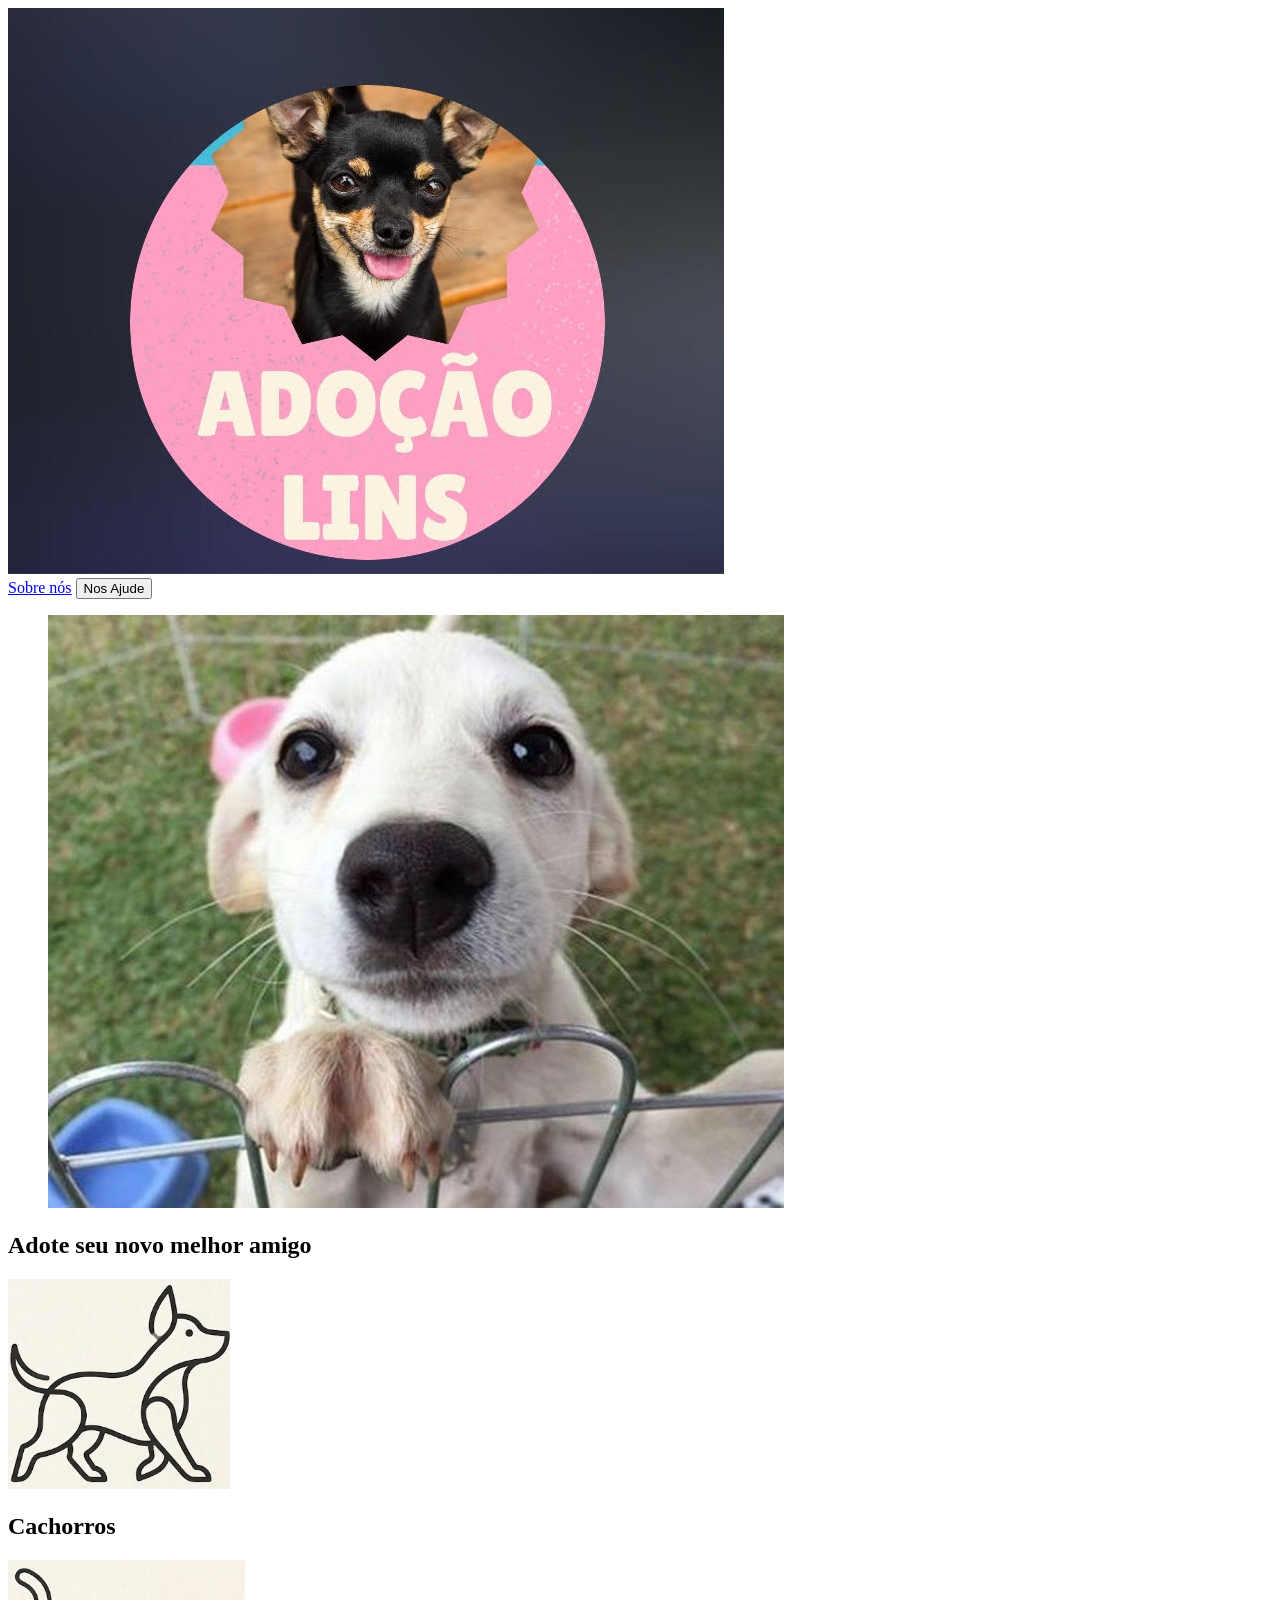
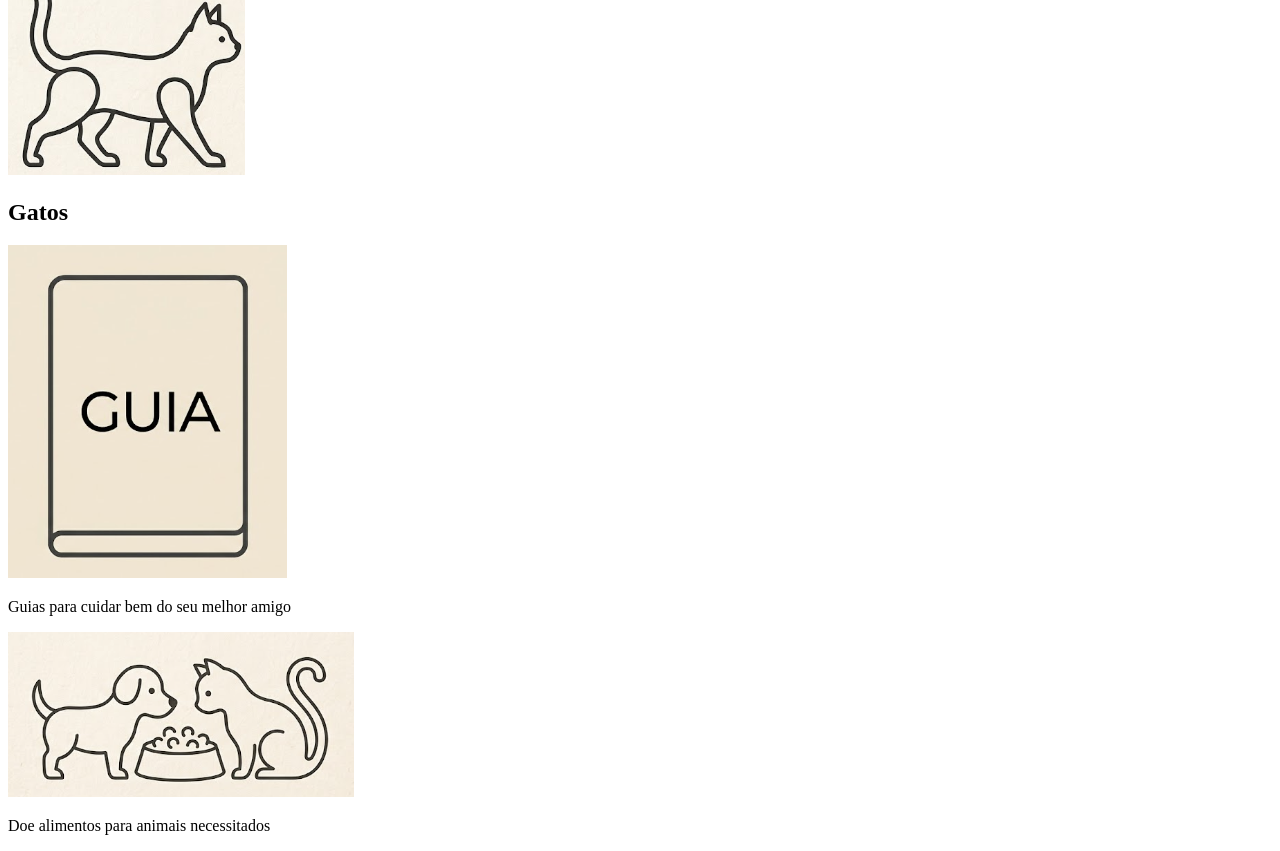
==== index.html @ 67dd92bd "1.02" ====
<!doctype html>
<html lang="pt-BR">

<head>
  <meta charset="UTF-8" />
  <meta name="viewport" content="width=device-width, initial-scale=1.0" />
  <link rel="stylesheet" href="index.css" />
  <link rel="preconnect" href="https://fonts.googleapis.com" />
  <link rel="preconnect" href="https://fonts.gstatic.com" crossorigin />
  <link href="https://fonts.googleapis.com/css2?family=Roboto:wght@100..900&display=swap" rel="stylesheet" />
  <title>Adoção Lins</title>
</head>

<body>

  <header>
    <img src="./src/img/image.png" alt="Logo da Adocão Lins" />

    <nav>
      <a href="sobrenos.html">Sobre nós</a>
      <a href="doacao.html">
        <button>Nos Ajude</button>
      </a>
    </nav>
  </header>

  <main>

    <section class="banner">

      <figure>
        <img src="./src/img/Guadalupe promove Feira de Adoção de Animais “Me….jpg" alt="cachorro feliz" />
      </figure>

      <h1>Adote seu novo melhor amigo</h1>

      <article class="categorias">
        <a>
          <div>
            <img src="./src/img/cachorro.png" alt="Ícone de cachorro" />
            <h2>Cachorros</h2>
          </div>
        </a>

        <a>
          <div>
            <img src="./src/img/gatologo.png" alt="Ícone de gato" />
            <h2>Gatos</h2>
          </div>
        </a>


      </article>
    </section>

    <section>
      <p></p>
      <div class="artigos">
        <img src="./src/img/guia.png" alt="guias">
        <p>Guias para cuidar bem do seu melhor amigo</p>
      </div>

      <div class="doacao-racao">
        <img src="./src/img/doacao.png" alt="foto de animais na frente de um pote de ração">
        <p>
          Doe alimentos para animais necessitados
        </p>

      </div>




    </section>









  </main>



  <script src=""></script>
</body>

</html>
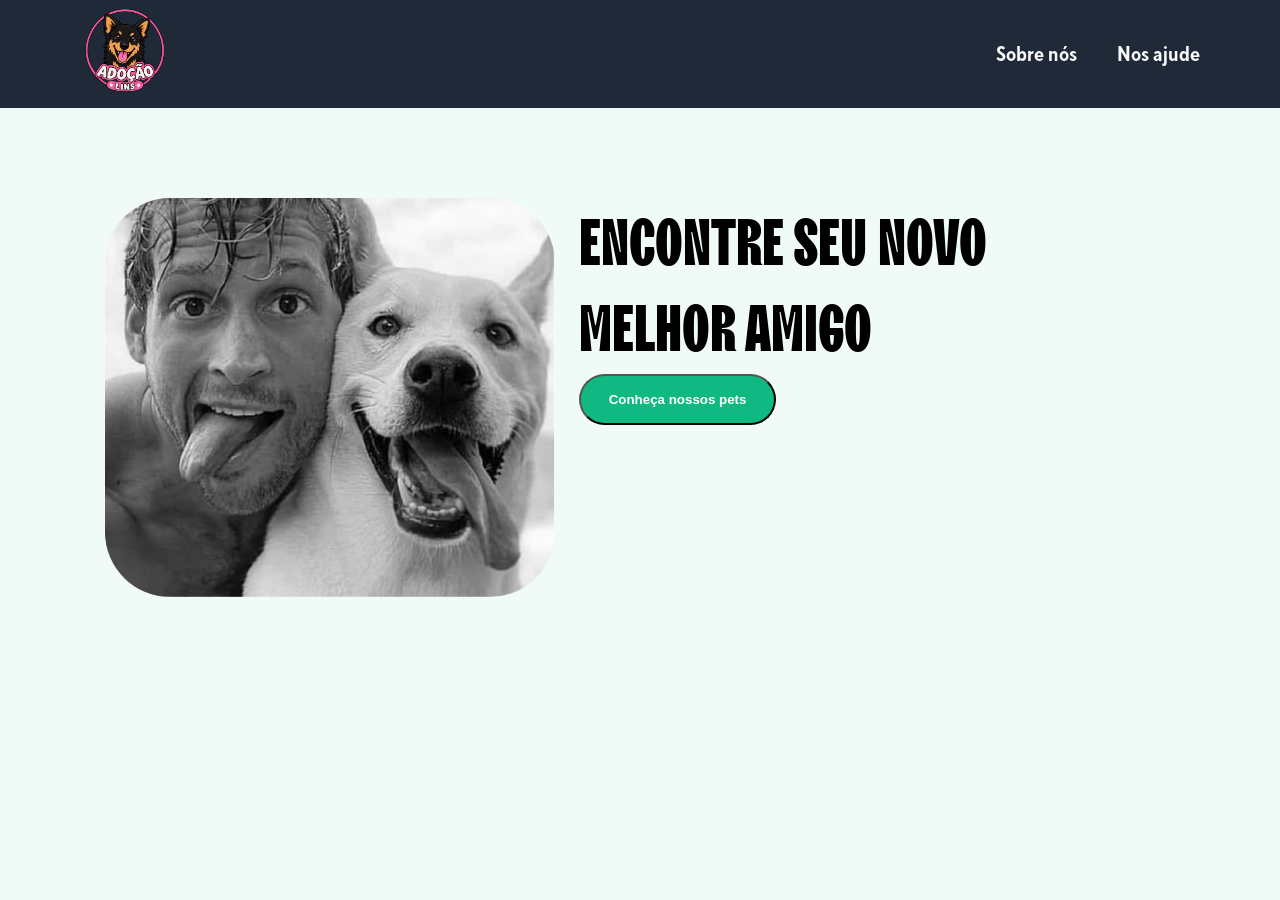
==== commit 7b82add7: "restart" ====
--- a/index.html
+++ b/index.html
@@ -4,88 +4,52 @@
 <head>
   <meta charset="UTF-8" />
   <meta name="viewport" content="width=device-width, initial-scale=1.0" />
-  <link rel="stylesheet" href="index.css" />
-  <link rel="preconnect" href="https://fonts.googleapis.com" />
-  <link rel="preconnect" href="https://fonts.gstatic.com" crossorigin />
-  <link href="https://fonts.googleapis.com/css2?family=Roboto:wght@100..900&display=swap" rel="stylesheet" />
+  <link rel="stylesheet" href="./src/styles/index.css" />
   <title>Adoção Lins</title>
 </head>
 
 <body>
 
   <header>
-    <img src="./src/img/image.png" alt="Logo da Adocão Lins" />
-
+    <a href="index.html">
+      <img 
+      src="./src/img/ChatGPT Image 14 de ago. de 2026, 00_19_13.png" 
+      alt="logo da adoção lins"
+      class="logo">
+    </a>
     <nav>
-      <a href="sobrenos.html">Sobre nós</a>
-      <a href="doacao.html">
-        <button>Nos Ajude</button>
-      </a>
+      <a href="#"><b>Sobre nós</b></a>
+      <a href="#"><b>Nos ajude</b></a>
     </nav>
+   
   </header>
 
   <main>
+    <section class="hero">
+      <img src="./src/img/Your paragraph text.png" 
+      alt="foto de um homem e seu cachorro fazendo poses"
+      class="hero-img">
 
-    <section class="banner">
+      <div class="text-hero">
 
-      <figure>
-        <img src="./src/img/Guadalupe promove Feira de Adoção de Animais “Me….jpg" alt="cachorro feliz" />
-      </figure>
-
-      <h1>Adote seu novo melhor amigo</h1>
-
-      <article class="categorias">
-        <a>
-          <div>
-            <img src="./src/img/cachorro.png" alt="Ícone de cachorro" />
-            <h2>Cachorros</h2>
-          </div>
-        </a>
-
-        <a>
-          <div>
-            <img src="./src/img/gatologo.png" alt="Ícone de gato" />
-            <h2>Gatos</h2>
-          </div>
-        </a>
-
-
-      </article>
-    </section>
-
-    <section>
-      <p></p>
-      <div class="artigos">
-        <img src="./src/img/guia.png" alt="guias">
-        <p>Guias para cuidar bem do seu melhor amigo</p>
+        <h1><b>ENCONTRE SEU NOVO <br>MELHOR AMIGO</b></h1>
+        <a href="#"><button class="btn">Conheça nossos pets</button></a>
+      
       </div>
-
-      <div class="doacao-racao">
-        <img src="./src/img/doacao.png" alt="foto de animais na frente de um pote de ração">
-        <p>
-          Doe alimentos para animais necessitados
-        </p>
-
-      </div>
-
-
-
+      
 
     </section>
 
-
-
-
-
+    
 
 
 
 
   </main>
+  <footer>
 
-
-
-  <script src=""></script>
+  </footer>
+  
 </body>
 
 </html>
--- a/src/styles/index.css
+++ b/src/styles/index.css
@@ -0,0 +1,98 @@
+* {
+    margin: 0;
+    padding: 0;
+    box-sizing: border-box;
+
+}
+
+@font-face {
+    font-family: TT Trailers Trial Black;
+    src: url(../fonts/tt_trailers/TT\ Trailers\ Trial\ Black.ttf) format("truetype");
+
+}
+
+@font-face{
+    font-family: TT-Norms-Std-Trial-Condensed-Bold;
+    src: url(../fonts/tt-norms-std-condensed-font-family/TT-Norms-Std-Trial-Condensed-Bold.otf) format("opentype");
+}
+
+
+
+
+body {
+    background-color: #f0faf6;
+}
+h1 {
+    width: 556.6px;
+    font-family: TT Trailers Trial Black;
+    font-size: 66px;
+}
+
+header {
+    height: 108.2px;
+    width: 100%;
+    background-color: #1f2937;
+
+    display: flex;
+    justify-content: space-between;
+    align-items: center;
+
+    padding: 0 80px;
+}
+
+.logo {
+    margin: 0;
+    width: 89.7px;
+    height: 89.7px;
+}
+
+nav {
+    display: flex;
+    gap: 40px;
+}
+
+nav a {
+    font-family: TT-Norms-Std-Trial-Condensed-Bold;
+    color: #F9FAFB;
+    text-decoration: none;
+    font-size: 21px;
+    font-weight: 500;
+}
+
+
+
+.hero {
+    display: flex;
+    align-items: center;
+    justify-content: center;
+    gap: 24px;
+
+    padding: 40px 40px 40px 0;
+    margin: 50px 50px;
+}
+
+.hero-img {
+    width: 450px;
+    border-radius: 65px;
+}
+
+
+.text-hero {
+
+    height: 390px;
+    display: flex;
+    flex-direction: column;
+
+}
+
+.btn {
+    align-self: flex-end;
+    background: #10B981;
+    color: white;
+    text-decoration: none;
+    padding: 16px 28px;
+    border-radius: 999px;
+    font-weight: bold;
+
+
+}
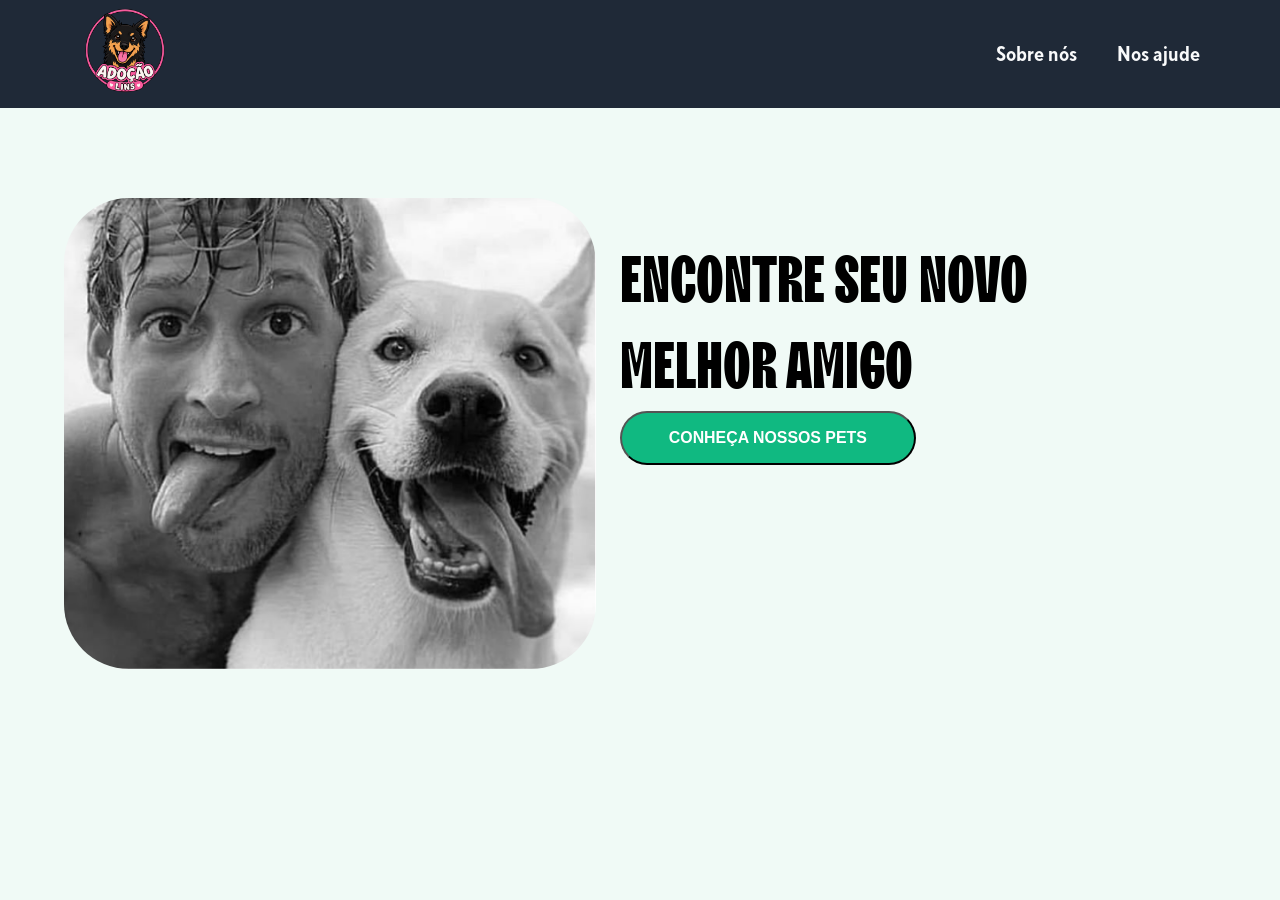
==== commit a248a29a: "1.00" ====
--- a/index.html
+++ b/index.html
@@ -18,8 +18,8 @@
       class="logo">
     </a>
     <nav>
-      <a href="#"><b>Sobre nós</b></a>
-      <a href="#"><b>Nos ajude</b></a>
+      <a href="#" class="anav"><b>Sobre nós</b></a>
+      <a href="#" class="anav"><b>Nos ajude</b></a>
     </nav>
    
   </header>
@@ -33,7 +33,7 @@
       <div class="text-hero">
 
         <h1><b>ENCONTRE SEU NOVO <br>MELHOR AMIGO</b></h1>
-        <a href="#"><button class="btn">Conheça nossos pets</button></a>
+        <a href="#"><button class="btn">CONHEÇA NOSSOS PETS</button></a>
       
       </div>
       
--- a/src/styles/index.css
+++ b/src/styles/index.css
@@ -11,17 +11,16 @@
 
 }
 
-@font-face{
+@font-face {
     font-family: TT-Norms-Std-Trial-Condensed-Bold;
     src: url(../fonts/tt-norms-std-condensed-font-family/TT-Norms-Std-Trial-Condensed-Bold.otf) format("opentype");
 }
 
 
-
-
 body {
     background-color: #f0faf6;
 }
+
 h1 {
     width: 556.6px;
     font-family: TT Trailers Trial Black;
@@ -45,7 +44,9 @@
     width: 89.7px;
     height: 89.7px;
 }
-
+.logo:hover{
+    transform: scale(1.05);
+}
 nav {
     display: flex;
     gap: 40px;
@@ -59,7 +60,10 @@
     font-weight: 500;
 }
 
-
+nav a:hover{
+    transform: scale(1.05);
+    opacity: 0.8;
+}
 
 .hero {
     display: flex;
@@ -72,7 +76,7 @@
 }
 
 .hero-img {
-    width: 450px;
+    width: 531.8px;
     border-radius: 65px;
 }
 
@@ -92,7 +96,12 @@
     text-decoration: none;
     padding: 16px 28px;
     border-radius: 999px;
+    width: 296.5px;
+    font-size: 15.9px;
     font-weight: bold;
-
-
+    cursor: pointer;
+}
+.btn:hover{
+    transform: scale(1.05);
+    opacity: 0.8;
 }
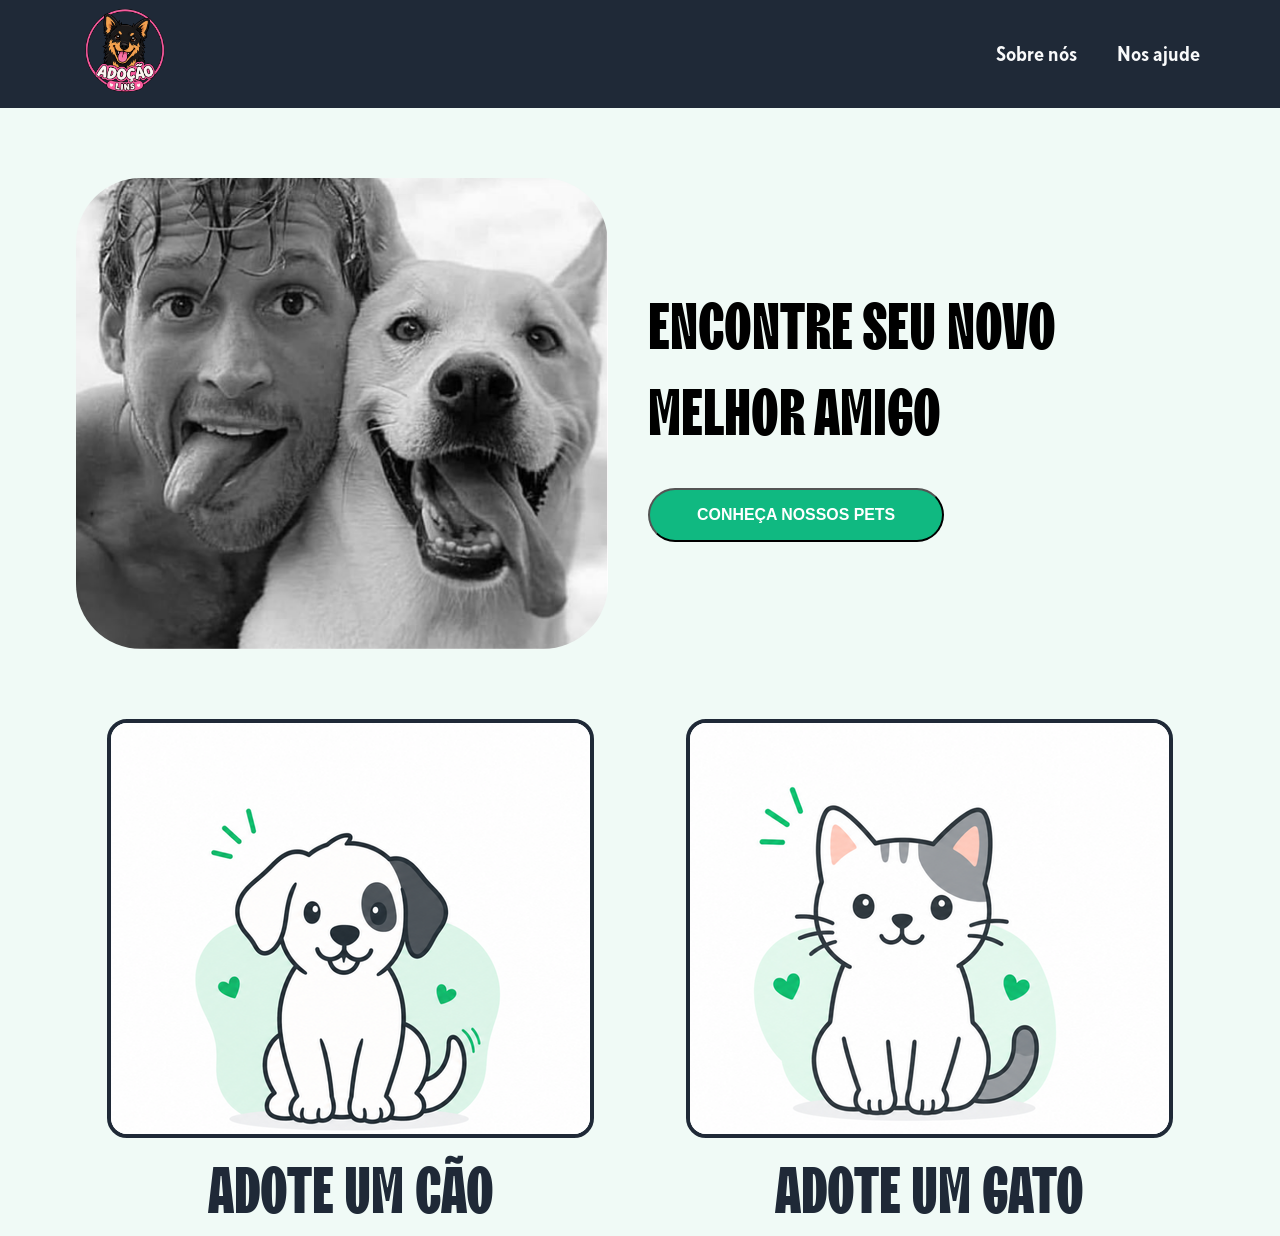
==== commit f49dffa4: "1.01" ====
--- a/index.html
+++ b/index.html
@@ -12,35 +12,46 @@
 
   <header>
     <a href="index.html">
-      <img 
-      src="./src/img/ChatGPT Image 14 de ago. de 2026, 00_19_13.png" 
-      alt="logo da adoção lins"
-      class="logo">
+      <img src="./src/img/ChatGPT Image 14 de ago. de 2026, 00_19_13.png" alt="logo da adoção lins" class="logo">
     </a>
     <nav>
       <a href="#" class="anav"><b>Sobre nós</b></a>
       <a href="#" class="anav"><b>Nos ajude</b></a>
     </nav>
-   
+
   </header>
 
   <main>
     <section class="hero">
-      <img src="./src/img/Your paragraph text.png" 
-      alt="foto de um homem e seu cachorro fazendo poses"
-      class="hero-img">
+      <img src="./src/img/Your paragraph text.png" alt="foto de um homem e seu cachorro fazendo poses" class="hero-img">
 
       <div class="text-hero">
 
         <h1><b>ENCONTRE SEU NOVO <br>MELHOR AMIGO</b></h1>
-        <a href="#"><button class="btn">CONHEÇA NOSSOS PETS</button></a>
-      
+        <a href="#adocao"><button class="btn">CONHEÇA NOSSOS PETS</button></a>
+
       </div>
-      
 
     </section>
 
-    
+    <section class="adocao" id="adocao">
+
+      <div class="dog petsad">
+        <a href="#">
+          <img src="./src/img/dogadcao.png" class="imgpet" alt="">
+          <h1>ADOTE UM CÃO</h1>
+        </a>
+      </div>
+
+      <div class="cat petsad">
+        <a href="#">
+          <img src="./src/img/catadocao.png" class="imgpet" alt="">
+          <h1>ADOTE UM GATO</h1>
+        </a>
+      </div>
+
+    </section>
+
 
 
 
@@ -49,7 +60,7 @@
   <footer>
 
   </footer>
-  
+
 </body>
 
 </html>
--- a/src/styles/index.css
+++ b/src/styles/index.css
@@ -22,7 +22,7 @@
 }
 
 h1 {
-    width: 556.6px;
+    width: 100%;
     font-family: TT Trailers Trial Black;
     font-size: 66px;
 }
@@ -32,8 +32,8 @@
     width: 100%;
     background-color: #1f2937;
 
-    display: flex;
-    justify-content: space-between;
+    display: grid;
+    grid-template-columns: 1fr auto;
     align-items: center;
 
     padding: 0 80px;
@@ -48,7 +48,8 @@
     transform: scale(1.05);
 }
 nav {
-    display: flex;
+    display: grid;
+    grid-auto-flow: column;
     gap: 40px;
 }
 
@@ -66,42 +67,98 @@
 }
 
 .hero {
-    display: flex;
+    display: grid;
+    grid-template-columns: 531.8px 556px;
     align-items: center;
     justify-content: center;
-    gap: 24px;
-
-    padding: 40px 40px 40px 0;
-    margin: 50px 50px;
+    gap: 40px;
+    padding: 40px;
+    margin: 30px;
+    height: 80%;
 }
 
 .hero-img {
+    
     width: 531.8px;
     border-radius: 65px;
+
+    
 }
 
 
 .text-hero {
 
-    height: 390px;
-    display: flex;
-    flex-direction: column;
+    display: grid;
+    align-items: center;
+    gap: 30px;
 
 }
 
 .btn {
-    align-self: flex-end;
+    justify-self: start;
+    
     background: #10B981;
     color: white;
     text-decoration: none;
+    
     padding: 16px 28px;
     border-radius: 999px;
     width: 296.5px;
+    
     font-size: 15.9px;
     font-weight: bold;
+    
     cursor: pointer;
 }
 .btn:hover{
     transform: scale(1.05);
     opacity: 0.8;
-}+}
+
+
+
+/*----------------------------------------------segunda section-----------------------------------------------------------------------------------------------------*/
+
+
+.adocao {
+    display: grid;
+    grid-template-columns: 548.98px 548.98px;
+    justify-content: center;
+    gap: 30px;
+}
+
+.petsad a {
+    display: grid;
+    justify-items: center; 
+    gap: 12px;
+    width: 100%;           
+    text-decoration: none;
+    color: #1f2937;
+}
+
+.petsad h1 {
+    text-align:center;
+}
+
+.petsad img{
+    border-radius: 20px;
+    border:4px solid #1f2937;
+}
+
+
+.petsad:hover {
+    transform: scale(1.03);
+    transition: transform .2s ease;
+}
+
+/*----------------------------------------terceira section----------------------------------------------------------------- */
+
+
+
+
+
+
+
+
+
+
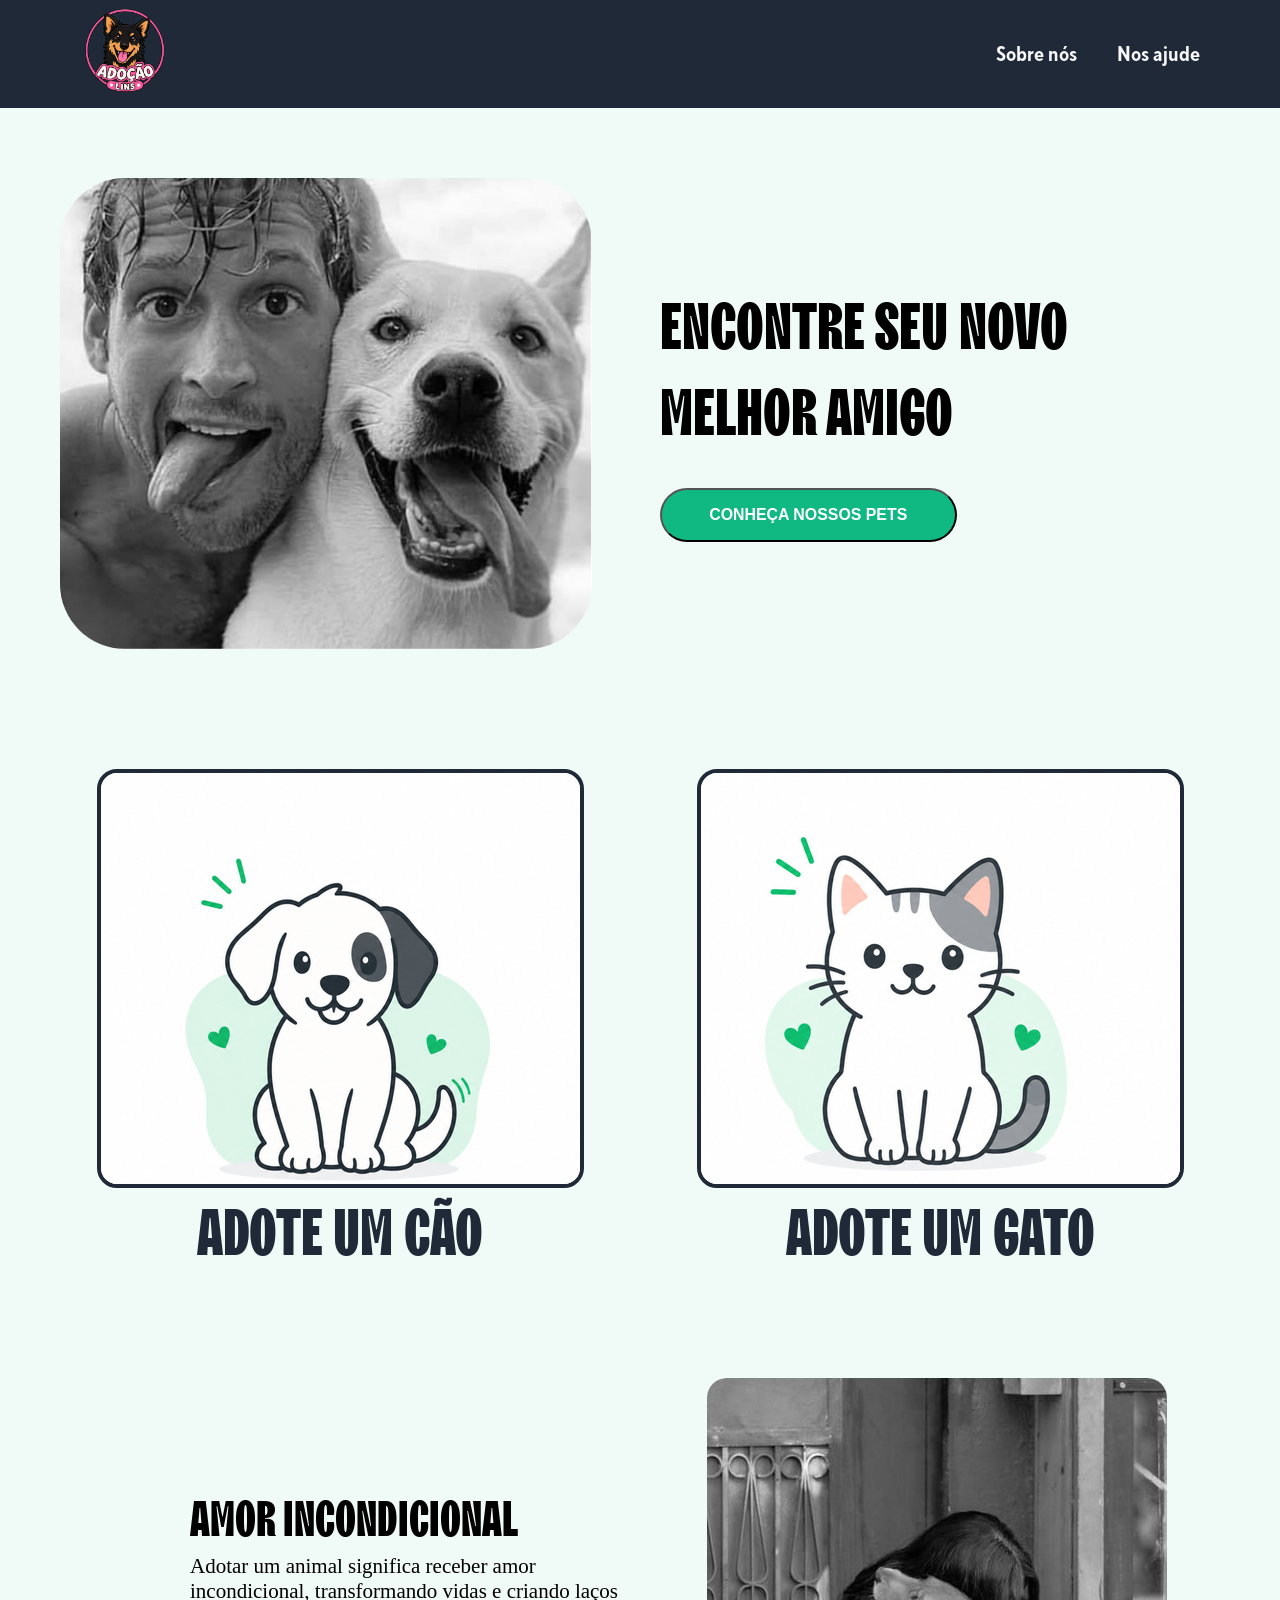
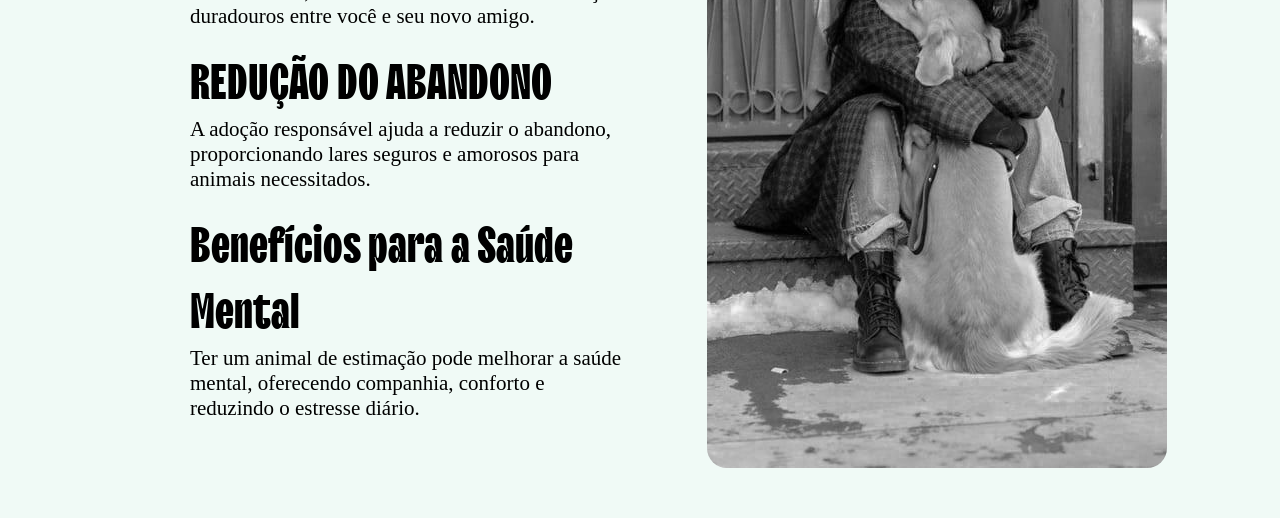
==== commit d4b72404: "1.02" ====
--- a/index.html
+++ b/index.html
@@ -22,38 +22,73 @@
   </header>
 
   <main>
-    <section class="hero">
-      <img src="./src/img/Your paragraph text.png" alt="foto de um homem e seu cachorro fazendo poses" class="hero-img">
+    <section>
+      <div class="container hero">
+        <img src="./src/img/Your paragraph text.png" alt="foto de um homem e seu cachorro fazendo poses"
+          class="hero-img">
 
-      <div class="text-hero">
+        <div class="text-hero">
 
-        <h1><b>ENCONTRE SEU NOVO <br>MELHOR AMIGO</b></h1>
-        <a href="#adocao"><button class="btn">CONHEÇA NOSSOS PETS</button></a>
+          <h1><b>ENCONTRE SEU NOVO <br>MELHOR AMIGO</b></h1>
+          <a href="#adocao"><button class="btn">CONHEÇA NOSSOS PETS</button></a>
+
+        </div>
 
       </div>
 
     </section>
 
-    <section class="adocao" id="adocao">
+    <section id="adocao">
+      <div class="container adocao">
+        <div class="dog petsad">
+          <a href="#">
+            <img src="./src/img/dogadcao.png" class="imgpet" alt="">
+            <h1>ADOTE UM CÃO</h1>
+          </a>
+        </div>
 
-      <div class="dog petsad">
-        <a href="#">
-          <img src="./src/img/dogadcao.png" class="imgpet" alt="">
-          <h1>ADOTE UM CÃO</h1>
-        </a>
-      </div>
+        <div class="cat petsad">
+          <a href="#">
+            <img src="./src/img/catadocao.png" class="imgpet" alt="">
+            <h1>ADOTE UM GATO</h1>
+          </a>
+        </div>
 
-      <div class="cat petsad">
-        <a href="#">
-          <img src="./src/img/catadocao.png" class="imgpet" alt="">
-          <h1>ADOTE UM GATO</h1>
-        </a>
       </div>
 
     </section>
 
+    <section>
+      <div class="container text-section">
+        <div class="text">
+          <div>
+            <h1>AMOR INCONDICIONAL</h1>
+            <p>Adotar um animal significa receber amor<br> incondicional, transformando vidas e criando laços<br>
+              duradouros entre você e seu novo amigo.</p>
+          </div>
+
+          <div>
+            <h1>REDUÇÃO DO ABANDONO</h1>
+            <p>A adoção responsável ajuda a reduzir o abandono,<br> proporcionando lares seguros e amorosos para<br>
+              animais necessitados.</p>
+          </div>
+
+          <div>
+            <h1>Benefícios para a Saúde Mental</h1>
+            <p>Ter um animal de estimação pode melhorar a saúde<br> mental, oferecendo companhia, conforto e<br>
+              reduzindo
+              o estresse diário.</p>
+          </div>
+
+        </div>
 
 
+        <div class="imghug">
+          <img class="imgmenina" src="./src/img/meninacomseucachorro.png" alt="menina abrçada com o cachorro">
+        </div>
+      </div>
+
+    </section>
 
 
   </main>
--- a/src/styles/index.css
+++ b/src/styles/index.css
@@ -38,6 +38,18 @@
 
     padding: 0 80px;
 }
+section {
+    display: flex;
+    justify-content: center;
+}
+.container {
+    width: 100%;
+    max-width: 1200px;
+    padding: 50px 0;
+    
+}
+
+
 
 .logo {
     margin: 0;
@@ -68,7 +80,7 @@
 
 .hero {
     display: grid;
-    grid-template-columns: 531.8px 556px;
+    grid-template-columns: 50% 50%;
     align-items: center;
     justify-content: center;
     gap: 40px;
@@ -122,18 +134,23 @@
 
 .adocao {
     display: grid;
-    grid-template-columns: 548.98px 548.98px;
-    justify-content: center;
-    gap: 30px;
-}
-
-.petsad a {
+    grid-template-columns: 50% 50%;
+    justify-content: center;
+    align-items: center;
+}
+
+.petsad{
     display: grid;
     justify-items: center; 
-    gap: 12px;
-    width: 100%;           
+    align-items: center;
+    
+    gap: 10px;
+}
+
+.petsad a{
+    cursor: pointer;
     text-decoration: none;
-    color: #1f2937;
+    color:#1f2937;
 }
 
 .petsad h1 {
@@ -146,19 +163,50 @@
 }
 
 
-.petsad:hover {
+.petsad a:hover {
     transform: scale(1.03);
     transition: transform .2s ease;
 }
 
 /*----------------------------------------terceira section----------------------------------------------------------------- */
-
-
-
-
-
-
-
-
-
-
+    
+.text-section{
+    display: grid;
+    grid-template-columns: 50vh 50vh;
+    justify-content: center;
+    align-items: center;
+}
+.text  {
+    display: grid;
+    grid-template-rows: 33.3% 33.3% 33.3%;
+    margin-top: 20px;
+}
+.text h1{
+    display: grid;
+    font-size: 50px;
+    
+}
+.text p{
+    font-size: 21px;
+}
+
+.imghug{
+    display: grid;
+    justify-content: center;
+    align-items: center;
+   
+    width: 593px;
+}
+.imgmenina{
+    width: 100%;
+    border-radius: 20px;
+}
+
+
+
+
+
+
+
+
+
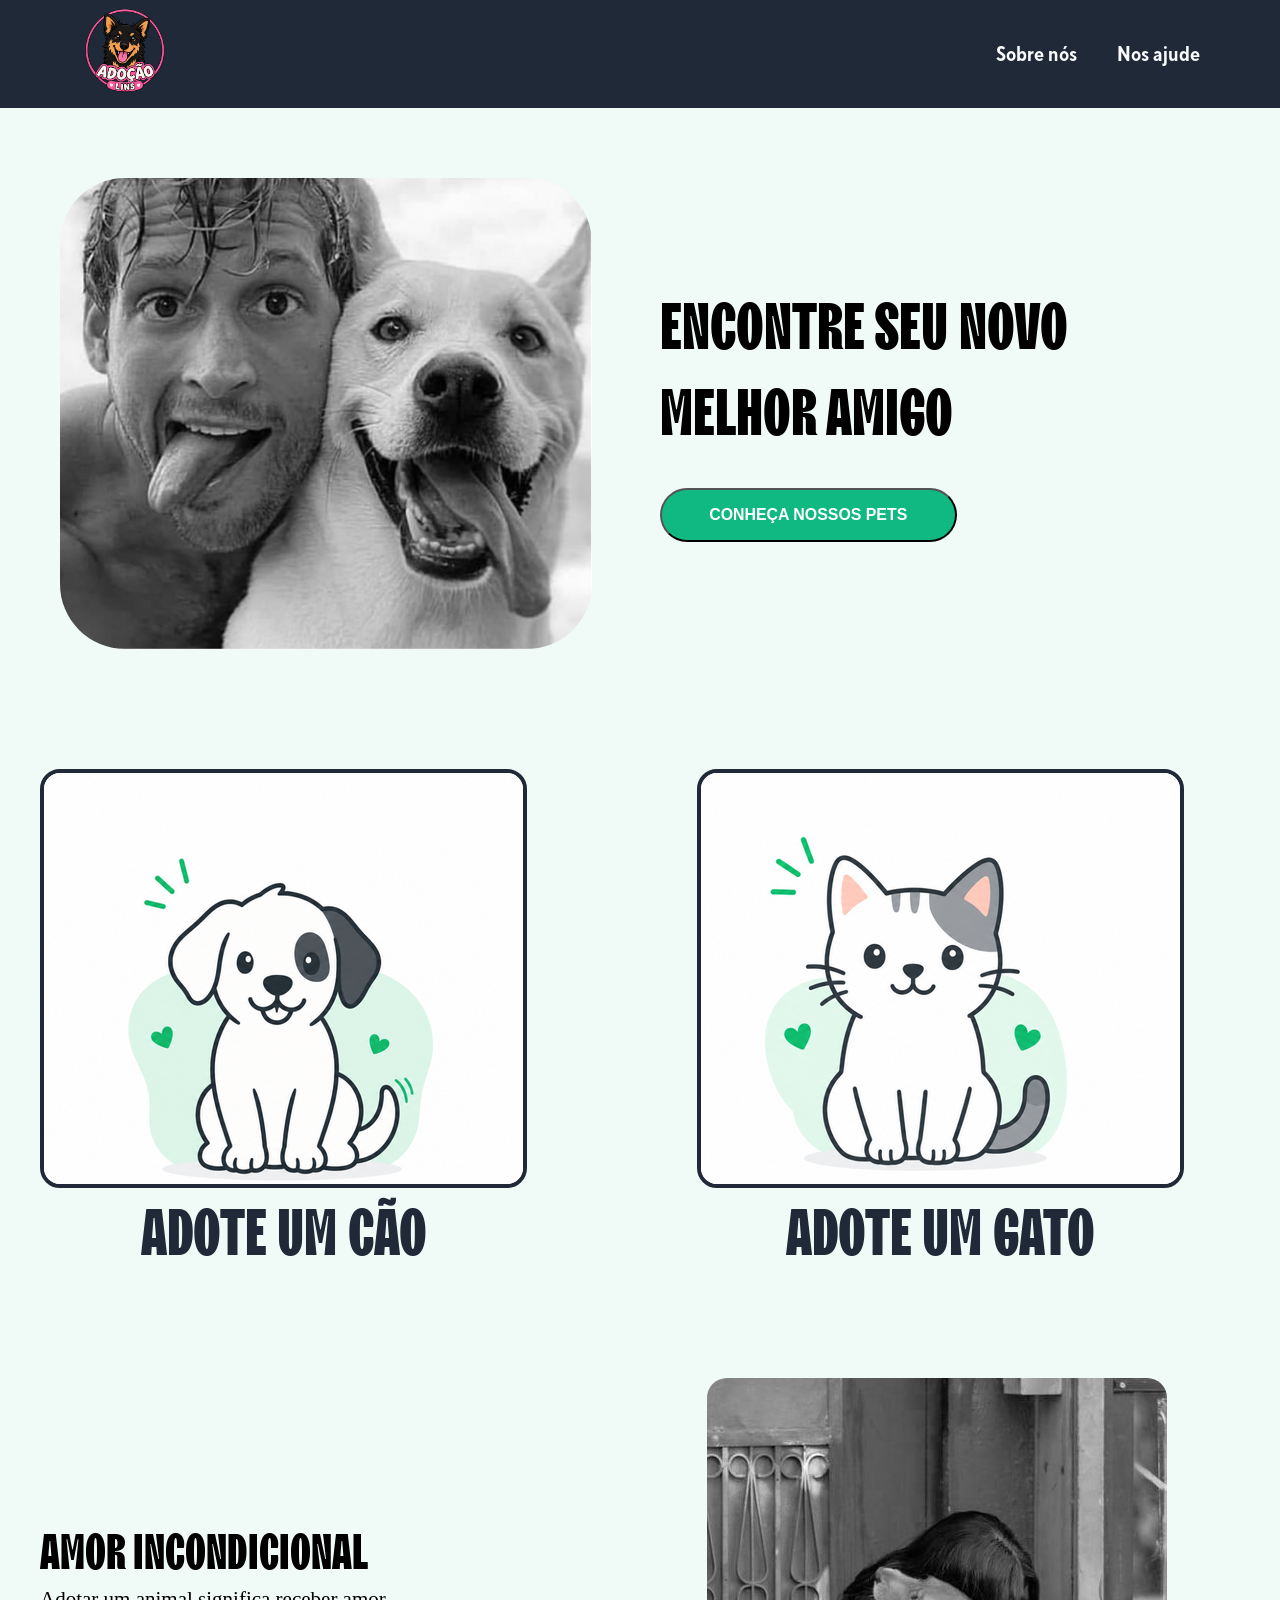
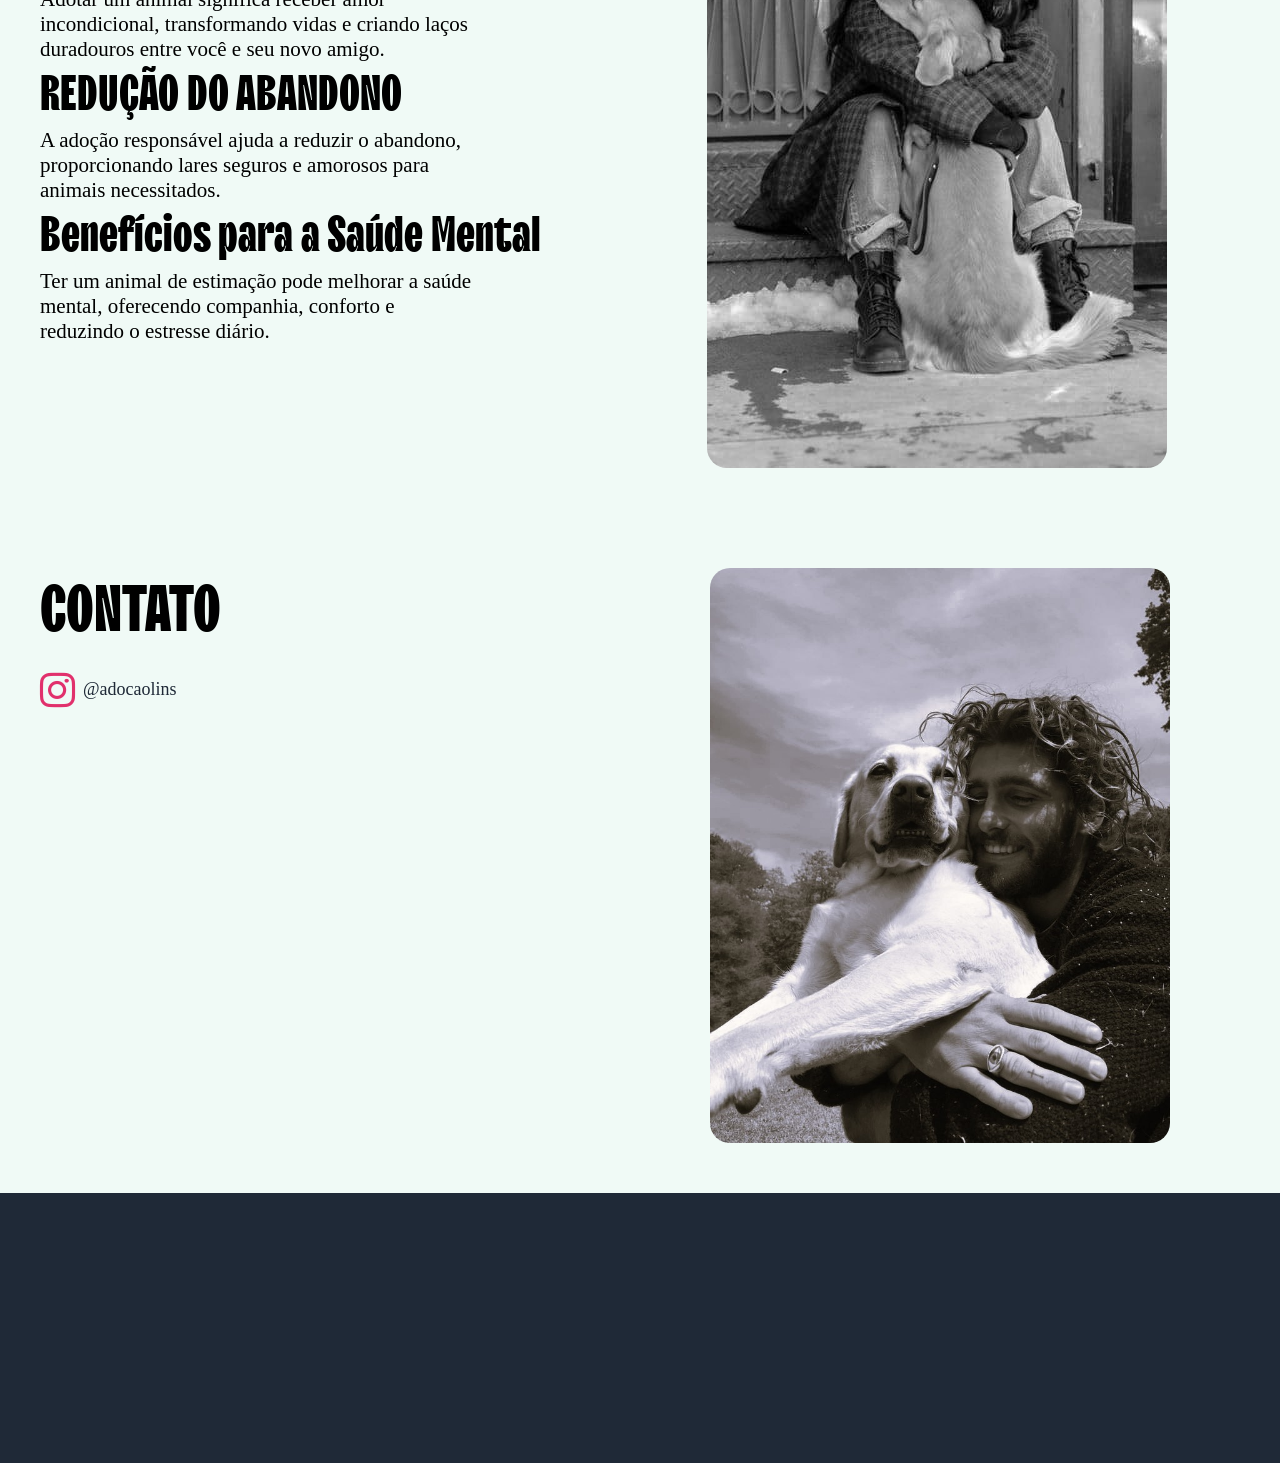
==== commit 77ce9c4f: "fim-do-index-so-add-os-links-no-footer-e-redirecionar-as-paginas" ====
--- a/index.html
+++ b/index.html
@@ -5,6 +5,7 @@
   <meta charset="UTF-8" />
   <meta name="viewport" content="width=device-width, initial-scale=1.0" />
   <link rel="stylesheet" href="./src/styles/index.css" />
+  <link rel="stylesheet" href="https://cdnjs.cloudflare.com/ajax/libs/font-awesome/6.7.2/css/all.min.css">
   <title>Adoção Lins</title>
 </head>
 
@@ -90,9 +91,26 @@
 
     </section>
 
+    <section>
+      <div class="container contato">
+        <div class="textcontato">
+          <h1>CONTATO</h1>
+          <a href="https://www.instagram.com/adocaolins/" target="_blank" class="insta">
+            <i class="fa-brands fa-instagram"></i>
+            @adocaolins
+          </a>
 
+        </div>
+
+        <div class="Imagecontato">
+          <img src="./src/img/imagecontato.png" alt="dono abraçado com seu cão">
+
+        </div>
+
+      </div>
+    </section>
   </main>
-  <footer>
+  <footer class="footer">
 
   </footer>
 
--- a/src/styles/index.css
+++ b/src/styles/index.css
@@ -162,6 +162,9 @@
     border:4px solid #1f2937;
 }
 
+.dog{
+    justify-self: baseline;
+}
 
 .petsad a:hover {
     transform: scale(1.03);
@@ -172,7 +175,7 @@
     
 .text-section{
     display: grid;
-    grid-template-columns: 50vh 50vh;
+    grid-template-columns: 50% 50%;
     justify-content: center;
     align-items: center;
 }
@@ -201,12 +204,59 @@
     width: 100%;
     border-radius: 20px;
 }
-
-
-
-
-
-
-
-
-
+.insta{
+    display: flex;
+    align-items: center;
+    gap: 8px;
+    color: #1f2937; 
+    text-decoration: none;
+    font-size: 18px;
+}
+
+.insta i{
+    color: #E1306C;
+    font-size: 40px;
+}
+
+.insta:hover{
+    transform: scale(1.01);
+    opacity: .8;
+}
+
+
+.contato{
+    display: grid;
+    grid-template-columns: 50% 50%;
+    align-items: start; 
+}
+.textcontato{
+    display: flex;
+    flex-direction: column;
+    align-items: flex-start; 
+    justify-content: flex-start;
+    gap: 16px;
+
+}
+
+.Imagecontato{
+    width: 100%;
+    display: flex;
+    justify-content: center;
+}
+.Imagecontato img{
+    width: 460px;
+    border-radius: 20px;
+}
+/*-------------------------------------footer------------------------*/
+
+.footer{
+    height: 30vh;
+    width: 100%;
+    background-color: #1f2937;
+
+
+}
+
+
+
+
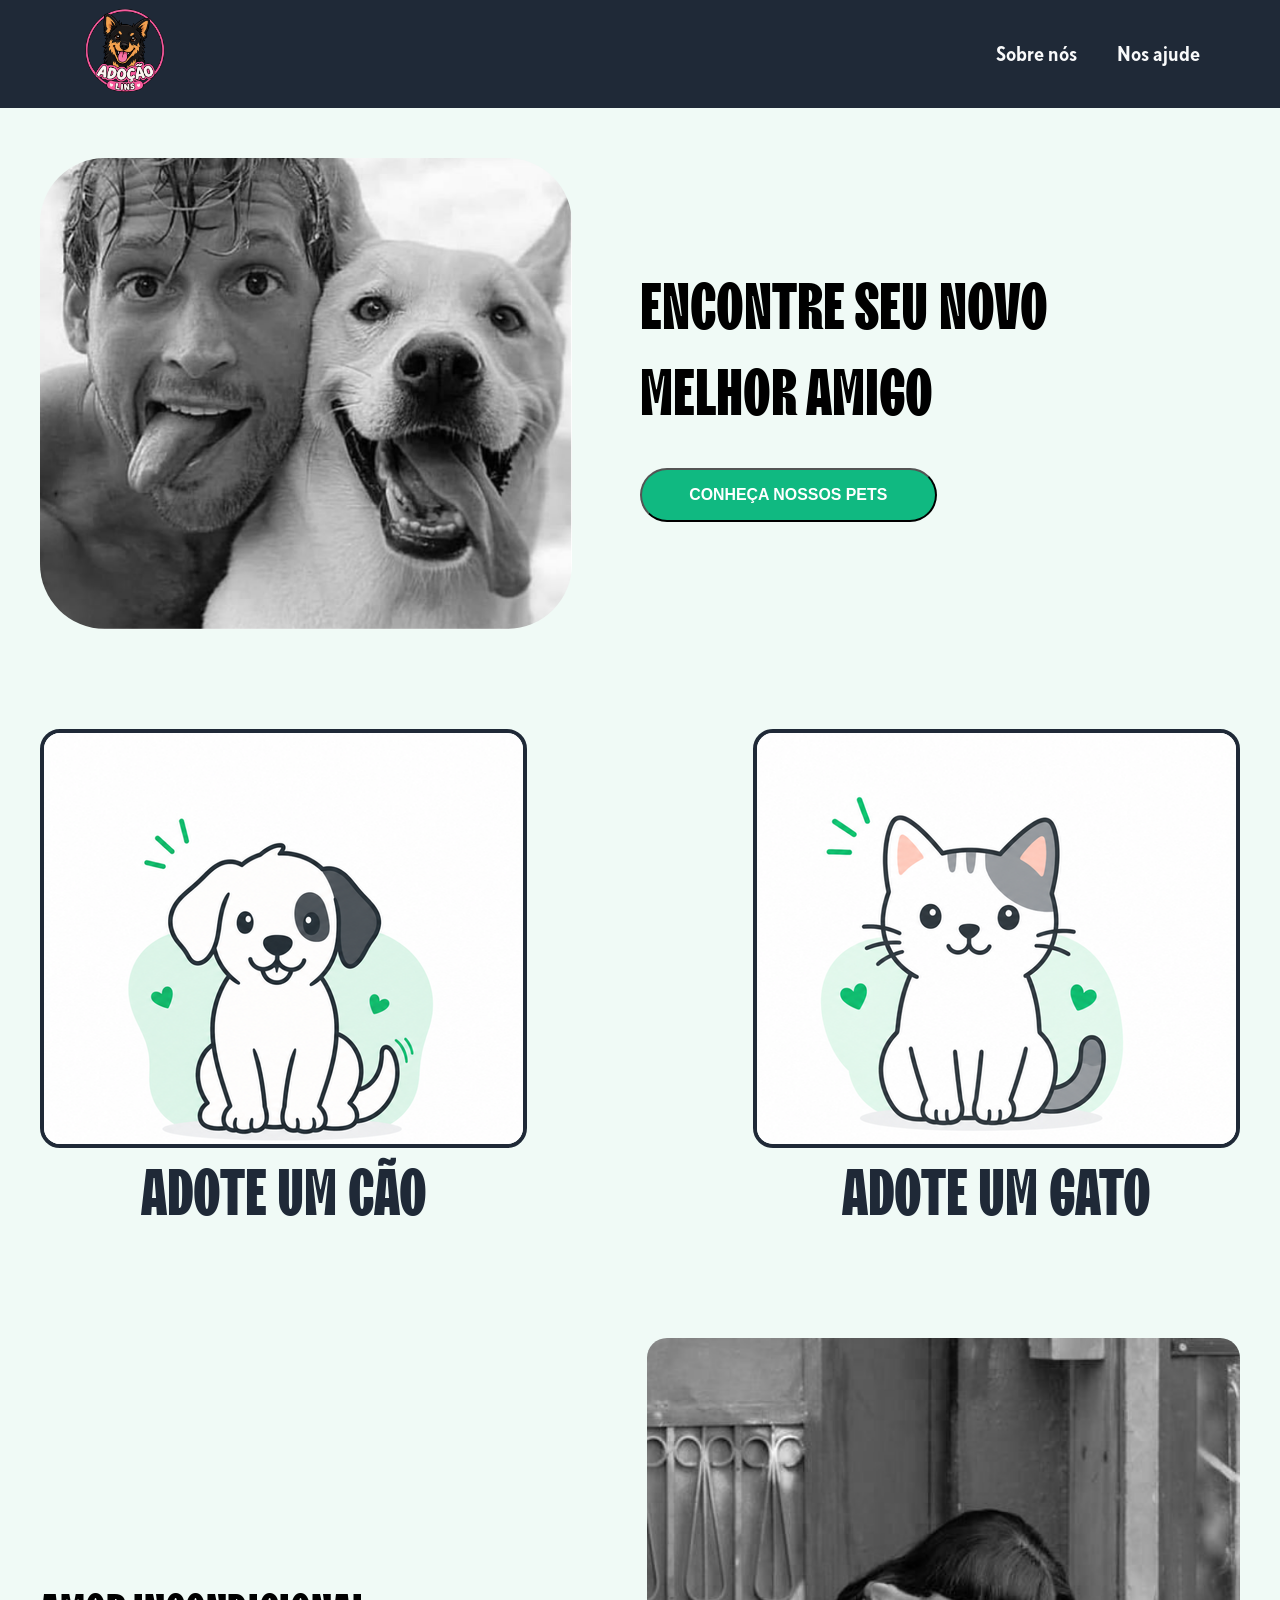
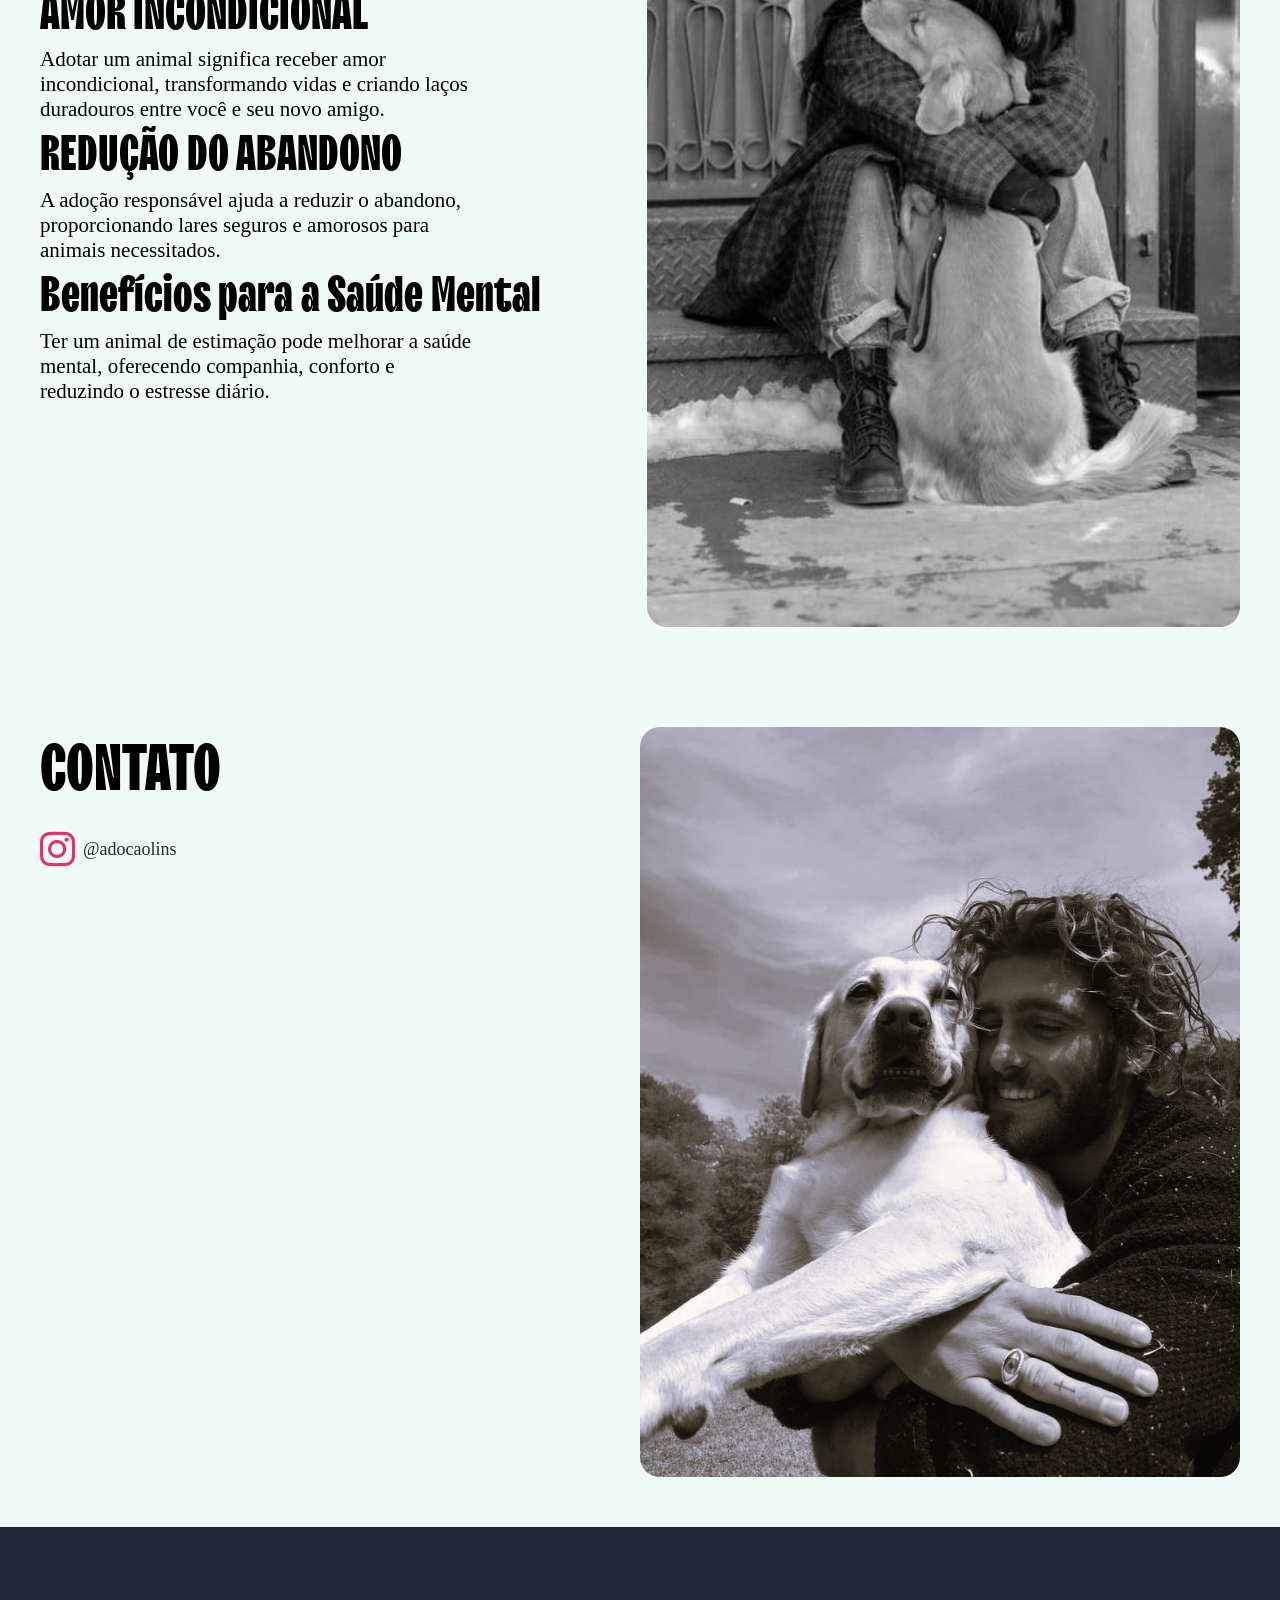
==== commit 55e3eafc: "Adição do html de adoção" ====
--- a/index.html
+++ b/index.html
@@ -6,6 +6,7 @@
   <meta name="viewport" content="width=device-width, initial-scale=1.0" />
   <link rel="stylesheet" href="./src/styles/index.css" />
   <link rel="stylesheet" href="https://cdnjs.cloudflare.com/ajax/libs/font-awesome/6.7.2/css/all.min.css">
+  <link rel="stylesheet" href="adoçao.html">
   <title>Adoção Lins</title>
 </head>
 
--- a/src/styles/index.css
+++ b/src/styles/index.css
@@ -81,19 +81,15 @@
 .hero {
     display: grid;
     grid-template-columns: 50% 50%;
-    align-items: center;
-    justify-content: center;
-    gap: 40px;
-    padding: 40px;
-    margin: 30px;
-    height: 80%;
+    justify-content: center;
+    align-items: center;
 }
 
 .hero-img {
     
     width: 531.8px;
     border-radius: 65px;
-
+    justify-self: baseline;
     
 }
 
@@ -165,6 +161,10 @@
 .dog{
     justify-self: baseline;
 }
+.cat{
+
+    justify-self: end;
+}
 
 .petsad a:hover {
     transform: scale(1.03);
@@ -195,7 +195,7 @@
 
 .imghug{
     display: grid;
-    justify-content: center;
+    justify-self: end;
     align-items: center;
    
     width: 593px;
@@ -203,6 +203,7 @@
 .imgmenina{
     width: 100%;
     border-radius: 20px;
+    justify-self: end;
 }
 .insta{
     display: flex;
@@ -240,11 +241,12 @@
 
 .Imagecontato{
     width: 100%;
-    display: flex;
-    justify-content: center;
+    display: grid;
+    justify-self: end;
 }
 .Imagecontato img{
-    width: 460px;
+    justify-self: end;
+    width: 100%;
     border-radius: 20px;
 }
 /*-------------------------------------footer------------------------*/
